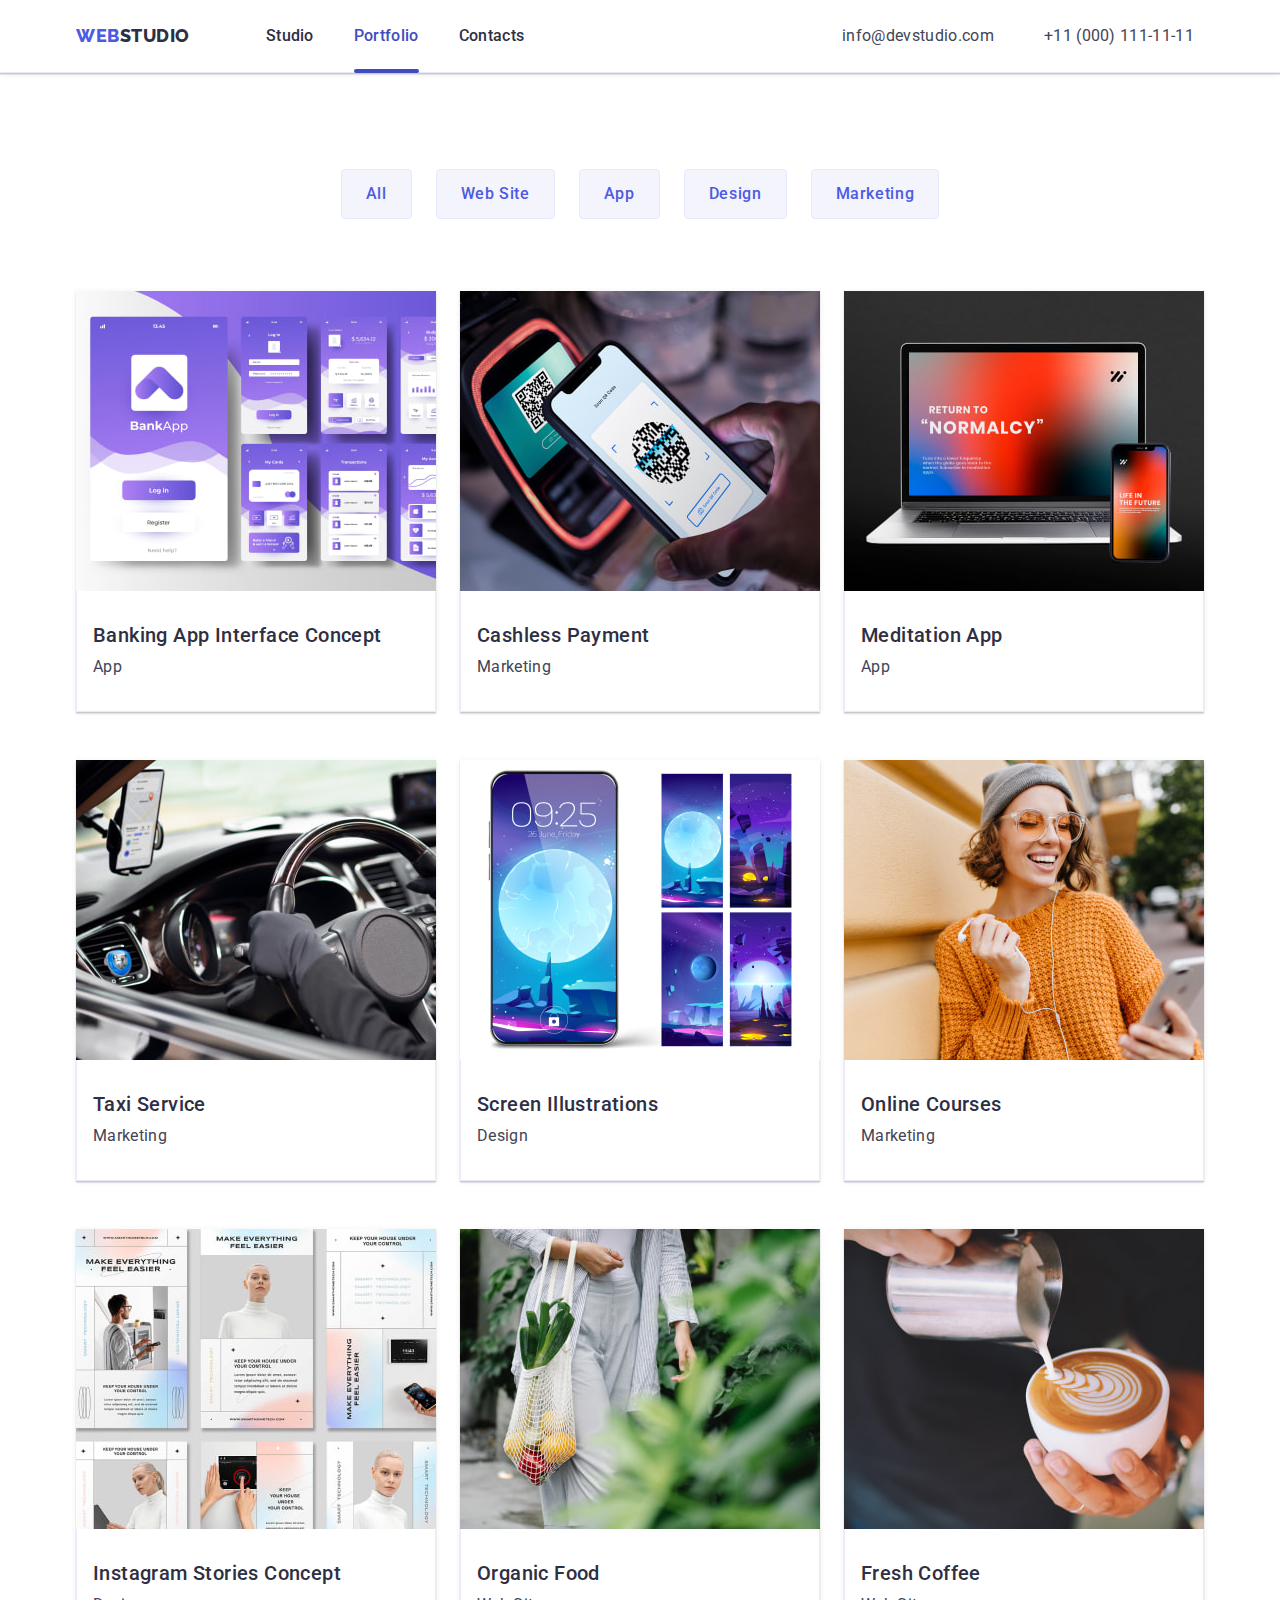
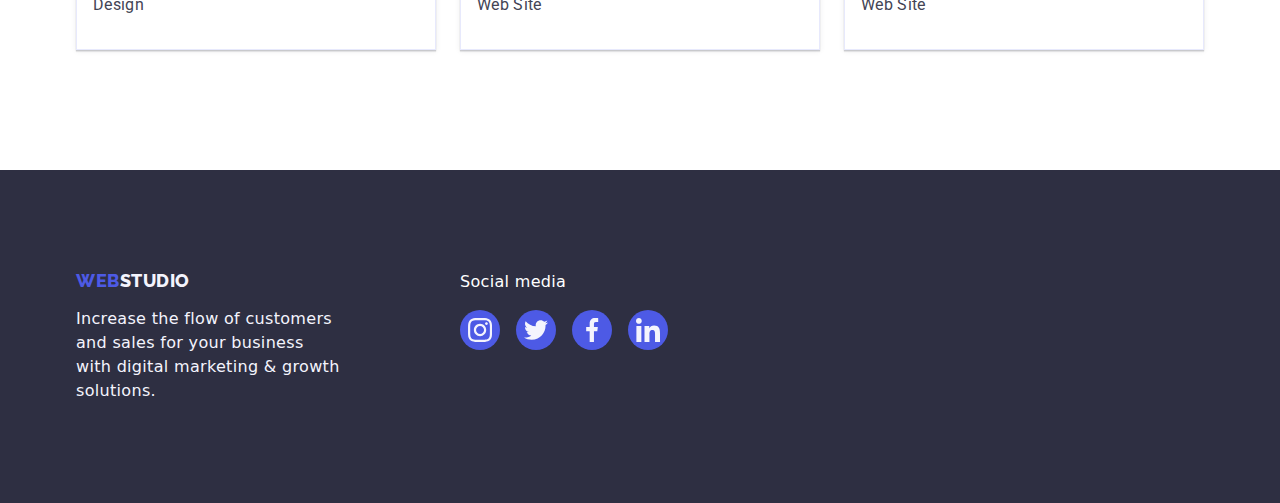
==== portfolio.html @ c79df3f8 "Initial commit" ====
<!DOCTYPE html>
<html lang="en">

<head>
    <meta charset="UTF-8">
    <meta name="viewport" content="width=device-width, initial-scale=1.0">
    <meta name="description" content="Effective Solutions for Your Business" />
    <title>WebStudio</title>
    <link rel="preconnect" href="https://fonts.googleapis.com">
    <link rel="preconnect" href="https://fonts.gstatic.com" crossorigin>
    <link
        href="https://fonts.googleapis.com/css2?family=Raleway:wght@800&family=Roboto:wght@400;500;700;900&display=swap"
        rel="stylesheet">
    <link href="https://cdn.jsdelivr.net/npm/modern-normalize@2.0.0/modern-normalize.min.css" rel="stylesheet">
    <link rel="stylesheet" href="./css/styles.css" />
</head>

<body class="body">
    <!--Header section-->
<header class="header" id="header">
    <div class="container header-conteiner">
        <nav class="header-nav">
            <a class="header-logo link" href="./index.html">Web<span class="studio">Studio</span>
            </a>
            <ul class="header-list">
                <li class="hd-link">
                    <a class="header-link nav-link link" href="./index.html">Studio</a>
                </li>
                <li class="hd-link">
                    <a class="header-link nav-link active-link link" href="./portfolio.html">Portfolio</a>
                </li>
                <li class="hd-link">
                    <a class="header-link nav-link link" href="">Contacts</a>
                </li>
            </ul>
        </nav>
        <address class="address">
            <ul class="header-networks">
                <li class="header-networks-item">
                    <a class="header-networks-link" href="info@devstudio.com">info@devstudio.com</a>
                </li>
                <li class="header-networks-item">
                    <a class="header-networks-link" href="tel:+110001111111">+11 (000) 111-11-11</a>
                </li>
            </ul>
        </address>
    </div>
</header>

    <main class="main-portfolio">
        
            <section class="section-main">
                <div class="container">
                <h1 class="visually-hidden">Services</h1>
                <ul class="services-list">
                    <li class="li-btn"><button class="portfolio-btn" type="button">All</button></li>
                    <li class="li-btn"><button class="portfolio-btn" type="button">Web Site</button></li>
                    <li class="li-btn"><button class="portfolio-btn" type="button">App</button></li>
                    <li class="li-btn"><button class="portfolio-btn" type="button">Design</button></li>
                    <li class="li-btn-2"><button class="portfolio-btn" type="button">Marketing</button></li>
                </ul>
    
                <ul class="services-list-ul list">
                    <li class="services-item link">
                        <a href="#" class="link-pt">
                            <div class="portfolio-wrapper">
                            <img src="./images/portfolio/bankingapp.jpg" alt="Banking App Interface Concept" width="360">
                            
                                <p class="overlay-decription overlay">
                                    14 Stylish and User-Friendly App Design Concepts · Task Manager App · Calorie Tracker App · Exotic Fruit Ecommerce App ·
                                    Cloud Storage App
                                </p>
                            
                            </div>
                            <div class="services-item-container"
                                style="padding: 32px 16px; border: 1px solid #e7e9fc; border-top: none;">
                                <h2 class="services-item-title" style="margin-bottom:8px"> Banking App Interface Concept</h2>
                                <p class="services-text">App</p>
                            </div>
                        </a>
                    </li>
                    <li class="services-item link">
                        <a href="#" class="link-pt">
                            <div class="portfolio-wrapper">
                            <img src="./images/portfolio/payment.jpg" alt="Cashless Payment" width="360">
                            
                                <p class="overlay-decription overlay">
                                    14 Stylish and User-Friendly App Design Concepts · Task Manager App · Calorie Tracker App · Exotic Fruit Ecommerce App ·
                                    Cloud Storage App
                                </p>
                            
                            </div>
                            <div class="services-item-container"
                                style="padding: 32px 16px; border: 1px solid #e7e9fc; border-top: none;">
                                <h2 class="services-item-title" style="margin-bottom: 8px;">Cashless Payment</h2>
                                <p class="services-text">Marketing</p>
                            </div>
                        </a>
                    </li>
                    <li class="services-item link">
                        <a href="#" class="link-pt">
                            <div class="portfolio-wrapper">
                            <img src="./images/portfolio/meditation.jpg" alt="Meditation App" width="360">
                            
                                <p class="overlay-decription overlay">
                                    14 Stylish and User-Friendly App Design Concepts · Task Manager App · Calorie Tracker App · Exotic Fruit Ecommerce App ·
                                    Cloud Storage App
                                </p>
                            
                            </div>
                            <div class="services-item-container"
                                style="padding: 32px 16px; border: 1px solid #e7e9fc; border-top: none;">
                                <h2 class="services-item-title" style="margin-bottom: 8px;">Meditation App</h2>
                                <p class="services-text">App</p>
                            </div>
                        </a>
                    </li>
                    <li class="services-item link">
                        <a href="#" class="link-pt">
                            <div class="portfolio-wrapper">
                            <img src="./images/portfolio/taxiservice.jpg" alt="Taxi Service" width="360">
                           
                                <p class="overlay-decription overlay">
                                    14 Stylish and User-Friendly App Design Concepts · Task Manager App · Calorie Tracker App · Exotic Fruit Ecommerce App ·
                                    Cloud Storage App
                                </p>
                            
                            </div>
                            <div class="services-item-container"
                                style="padding: 32px 16px; border: 1px solid #e7e9fc; border-top: none;">
                                <h2 class="services-item-title" style="margin-bottom: 8px;">Taxi Service</h2>
                                <p class="services-text">Marketing</p>
                            </div>
                        </a>
                    </li>
                    <li class="services-item link">
                        <a href="#" class="link-pt">
                            <div class="portfolio-wrapper">
                            <img src="./images/portfolio/screenillustrations.jpg" alt="Screen Illustrations" width="360">
                            
                                <p class="overlay-decription overlay">
                                    14 Stylish and User-Friendly App Design Concepts · Task Manager App · Calorie Tracker App · Exotic Fruit Ecommerce App ·
                                    Cloud Storage App
                                </p>
                            
                            </div>
                            <div class="services-item-container"
                                style="padding: 32px 16px; border: 1px solid #e7e9fc; border-top: none;">
                                <h2 class="services-item-title" style="margin-bottom: 8px;">Screen Illustrations</h2>
                                <p class="services-text">Design</p>
                            </div>
                        </a>
                    </li>
                    <li class="services-item link">
                        <a href="#" class="link-pt">
                            <div class="portfolio-wrapper">
                            <img src="./images/portfolio/onlinecourses.jpg" alt="Online Courses" width="360">
                           
                                <p class="overlay-decription overlay">
                                14 Stylish and User-Friendly App Design Concepts · Task Manager App · Calorie Tracker App · Exotic Fruit Ecommerce App ·
                                Cloud Storage App
                                </p>
                            
                            </div>
                            <div class="services-item-container"
                                style="padding: 32px 16px; border: 1px solid #e7e9fc; border-top: none;">
                                <h2 class="services-item-title" style="margin-bottom: 8px;">Online Courses</h2>
                                <p class="services-text">Marketing</p>
                            </div>
                        </a>
                    </li>
                    <li class="services-item link">
                        <a href="#" class="link-pt">
                            <div class="portfolio-wrapper">
                            <img src="./images/portfolio/instagramstories.jpg" alt="Instagram Stories Concept" width="360">
                            
                                <p class="overlay-decription overlay">
                                    14 Stylish and User-Friendly App Design Concepts · Task Manager App · Calorie Tracker App · Exotic Fruit Ecommerce App ·
                                    Cloud Storage App
                                </p>
                            
                            </div>
                            <div class="services-item-container"
                                style="padding: 32px 16px; border: 1px solid #e7e9fc; border-top: none;">
                                <h2 class="services-item-title" style="margin-bottom: 8px;">Instagram Stories Concept</h2>
                                <p class="services-text">Design</p>
                            </div>
                        </a>
                    </li>
                    <li class="services-item link">
                        <a href="#" class="link-pt">
                            <div class="portfolio-wrapper">
                            <img src="./images/portfolio/organicfood.jpg" alt="Organic Food" width="360">
                                <p class="overlay-decription overlay">
                                    14 Stylish and User-Friendly App Design Concepts · Task Manager App · Calorie Tracker App · Exotic Fruit Ecommerce App ·
                                    Cloud Storage App
                                </p> 
                            </div>
                
                            <div class="services-item-container"
                                style="padding: 32px 16px; border: 1px solid #e7e9fc; border-top: none;">
                                <h2 class="services-item-title" style="margin-bottom: 8px;">Organic Food</h2>
                                <p class="services-text">Web Site</p>
                            </div>
                        </a>
                    </li>
                    <li class="services-item link">
                        <a href="#" class="link-pt">
                            <div class="portfolio-wrapper">
                            <img src="./images/portfolio/freshcoffe.jpg" alt="Fresh Coffee" width="360">
                            
                                <p class="overlay-decription overlay">
                                    14 Stylish and User-Friendly App Design Concepts · Task Manager App · Calorie Tracker App · Exotic Fruit Ecommerce App ·
                                    Cloud Storage App
                                </p>
                            </div>
                            
                            <div class="services-item-container"
                                style="padding: 32px 16px; border: 1px solid #e7e9fc; border-top: none;">
                                <h2 class="services-item-title" style="margin-bottom: 8px;">Fresh Coffee</h2>
                                <p class="services-text">Web Site</p>
                            </div>
                        </a>
                    </li>
                </ul>
                </div>
            </section>
    </main>
    <!--Footer section-->
        <footer class="footer">
            <div class="footer-container container">
                <div class="footer-info">
                    <a href="./index.html" class="footer-logo link">Web<span class="footer-span">Studio</span></a>
                    <p class="footer-text">
                        Increase the flow of customers and sales for your business with
                        digital marketing &amp; growth solutions.
                    </p>
                </div>
                <div class="footer-social">
                    <p class="footer-social-title">Social media</p>
                    <ul class="footer-social-list list">
                        <li class="footer-social-item">
                            <a href="" class="footer-social-link link"><svg class="footer-social-logo" width="24" height="24">
                                    <use href="./images/icons.svg#icon-instagram"></use>
                                </svg></a>
                        </li>
                        <li class="footer-social-item">
                            <a href="" class="footer-social-link link"><svg class="footer-social-logo" width="24" height="24">
                                    <use href="./images/icons.svg#icon-twitter"></use>
                                </svg></a>
                        </li>
                        <li class="footer-social-item">
                            <a href="" class="footer-social-link link"><svg class="footer-social-logo" width="24" height="24">
                                    <use href="./images/icons.svg#icon-facebook"></use>
                                </svg></a>
                        </li>
                        <li class="footer-social-item">
                            <a href="" class="footer-social-link link"><svg class="footer-social-logo" width="24" height="24">
                                    <use href="./images/icons.svg#icon-linkedin"></use>
                                </svg></a>
                        </li>
                    </ul>
                </div>
            </div>
        </footer>
</body>

</html>
---- css/styles.css ----
:root {
    --main-color: #FFFFFF;
}
/**
  |============================
  | Common styles
  |============================
*/
.page {
    font-family: "Roboto", sans-serif;
    color: #434455;
    background-color: var(--main-color);
    letter-spacing: 0.02em;
    
}
/* Reset */

h1,
h2,
h3,
h4,
h5,
h6,
p {
    margin: 0;
}

img {
    display: block;
}

ul,
ol {
    list-style: none;
    margin: 0;
    padding: 0;
}

a {
    text-decoration: none;
}

/* Base styles */
.container {
    width: 1158px;
    top: 72px;
}


/**
  |============================
  | Header styles
  |============================
*/
.hd-link{
    color: #404bbf;
    transition:color 250ms cubic-bezier(0.4, 0, 0.2, 1);
}
.header {
        
        border-bottom: 1px solid #e7e9fc;
        background-color: white;
        box-shadow:0px 2px 1px rgba(46, 47, 66, 0.08),
            0px 1px 1px rgba(46, 47, 66, 0.16),
            0px 1px 6px rgba(46, 47, 66, 0.08);
    }

.container {
    
    align-items: center;
    width: 1158px;
    margin: 0 auto;
    padding: 0 15px;
}
.header-conteiner{
    display: flex;
}
.header-nav {

        display: flex;
            align-items: center;

}

.header-logo {
    color: #4D5AE5;
    font-family: "Raleway", sans-serif;
    font-size: 18px;
    font-weight: 800;
    line-height: 1.17em;
    letter-spacing: 0.03em;
    text-transform: uppercase;
    text-decoration: none;
    padding: 24px 0;
    margin-right: 76px;

    
}

.studio {
color: #2E2F42;
    font-family: "Raleway", sans-serif;
    font-size: 18px;
    font-weight: 800;
    line-height: 1.17em;
    letter-spacing: 0.03em;
    text-transform: uppercase;
padding: 24px 0;

}



.header-list {
    display: flex;
    gap: 40px;
}

.address {
    font-style: normal;
    
    margin-left: auto;
}


.header-link {
    color: var(--navyblue, #2E2F42);
    padding: 24px 0;
    font-family: Roboto;
        font-size: 16px;
        font-style: normal;
        font-weight: 500;
        line-height: 24px;
        letter-spacing: 0.32px;
        display: block;
            padding-top: 24px;
            padding-bottom: 24px;
        
            color: #404bbf;
            transition:color 250ms cubic-bezier(0.4, 0, 0.2, 1);

}

.header-link:active,
.header-link:hover,
.header-link:focus {
    color: #404BBF;
}
.active-link {
    color: #404BBF;
}
.active-link::after {
    content: '';
        position: absolute;
        left: 0;
        bottom: -1px;
        display: block;
        width: 100%;
        height: 4px;
        border-radius: 2px;
        background-color: #404BBF;
}
.nav-link {
    position: relative;
}
.header-networks {
    display: flex;
    gap: 40px;
}



.link {
    text-decoration: none;
}

.list {
    list-style: none;
}

.nav-link {
    font-weight: 500;
    font-size: 16px;
    line-height: 1.5;
    letter-spacing: 0.02em;
    text-decoration: none;
    color: #2e2f42;
}


.active-link {
    color: #404BBF;
}

.active-link::after {
    content: '';
    position: absolute;
    left: 0;
    bottom: -1px;
    display: block;
    width: 100%;
    height: 4px;
    border-radius: 2px;
    background-color: #404BBF;
}

.header-networks-item {
    color: #434455;
        font-family: Roboto, sans-serif;
        font-size: 16px;
        font-weight: 400;
        line-height: 24px;
        letter-spacing: 0.02em;
        text-align: left;
        text-decoration: none;
        margin-right: 10px;
        transition:color 250ms cubic-bezier(0.4, 0, 0.2, 1);
}

.header-networks-link {
    color: #434455;
       
        font-size: 16px;
        
        line-height: 24px;
        letter-spacing: 0.02em;
        
    
        flex-direction: row;
        padding: 24px 0;
        transition:color 250ms cubic-bezier(0.4, 0, 0.2, 1);
}
                        
.header-networks-link:hover {
    color: #404BBF;
}
.header-networks-link:focus {
    color: #4D5AE5;
}

/**
  |============================
  | Hero styles
  |============================
*/
.hero {
    max-width: 1440px;
    background-image: linear-gradient(rgba(46, 47, 66, 0.7),
                rgba(46, 47, 66, 0.7)), url(../images/hero/people-office.jpg);
                background-repeat: no-repeat;
    background-size: cover;
    background-position: center;
    margin: 0 auto;
    background-color: #2e2f42;
    padding: 188px 0;

    
    
}

.container {
    max-width: 1200px;
    margin: 0 auto;
    padding: 0 15px;
}

.hero-controls {
    text-align: center;
}

.btn {
    font-family: Roboto, sans-serif;
    display: block;
    min-width: 169px;
    height: 56px;
    border: none;
    background-color: #4d5ae5;
    border-radius: 4px;
    cursor: pointer;
    color: #ffffff;
    margin: 0 auto;
    font-style: normal;
        font-weight: 500;
        line-height: 24px;
        letter-spacing: 0.32px;
        transition:background-color 250ms cubic-bezier(0.4, 0, 0.2, 1);
}

.btn.accent-btn {
    background-color: #4d5ae5;
}

.btn:hover,
.btn:focus {
    opacity: 0.8;
}

.hero-title {
    color: #ffffff;
    font-family: Roboto;
    font-size: 56px;
    font-weight: 700;
    line-height: 60px;
    
    text-align: center;
    max-width: 496px;
    margin-bottom: 48px;
    margin-left: auto;
    margin-right: auto;
    text-align: center;
        letter-spacing: 1.12px;
}

/**
  |============================
  | Advantages styles
  |============================
*/

.advantages {
    padding: 120px 0;
}
.advantages-icon-box {
    display: flex;
    align-items: center;
    justify-content: center;
    gap: 24px;

    height: 112px;
    background-color: #F4F4FD;
    border-radius: 4px;
    margin-bottom: 8px;
}

.advantages-list {
    display: flex;
        gap: 24px;
}

.advantages-item {
    width: calc((100% - 72px) / 4);
}

.advantages-item-title {
    color: #2E2F42;
        font-family: Roboto;
        font-size: 20px;
        font-weight: 500;
        line-height: 24px;
        letter-spacing: 0.02em;
        margin-bottom: 8px;
}

.advantages-text {
    color: #434455;
        font-family: Roboto;
        font-size: 16px;
        font-weight: 400;
        line-height: 24px;
        letter-spacing: 0.02em;
        text-align: left;
}

/**
  |============================
  | Doing styles
  |============================
*/

.doing {
    padding-bottom: 120px;
}

.doing-title {
    color: #2E2F42;
        font-family: Roboto;
        font-size: 36px;
        font-weight: 700;
        line-height: 1.11;
        letter-spacing: 0.02em;
        text-align: center;
        text-transform: capitalize;
        
}

.title {margin-bottom: 72px;}

.doing-list {
    display: flex;
        gap: 24px;
}

.doing-item {
    width: calc((100% - 48px) / 3);
}

.doing-img {}
/**
  |============================
  | Team styles
  |============================
*/


.section-team {
    background-color: #F4F4FD;
    padding: 120px 0;
}

.team-title {
    font-size: 36px;
        line-height: 1.11;
        text-align: center;
        letter-spacing: 0.02em;
        text-transform: capitalize;
        color: #2e2f42;
        margin-bottom: 72px;
}

.team-list {
    display: flex;
        gap: 24px;

}

.team-item {
    background-color: #FFFFFF;
        list-style: none;
        width: calc((100% - 72px) / 4);
        border-radius: 0px 0px 4px 4px;
        box-shadow:0px 1px 6px rgba(46, 47, 66, 0.08),
            0px 1px 1px rgba(46, 47, 66, 0.16),
            0px 2px 1px rgba(46, 47, 66, 0.08);
}

.team-member-text {
    text-align: center;
    margin-top: 0;
    padding: 32px 0;
}

.team-member-img {
    
}

.team-member-name {
    font-weight: 500;
    font-size: 20px;
    line-height: 1.2;
    letter-spacing: 0.02em;
    color: #2e2f42;
        text-align: center;
            margin-bottom: 8px;
}

.team-text {
    
    font-size: 16px;
        line-height: 1.5;
        letter-spacing: 0.02em;
        color: #434455;
        text-align: center;
}
.team-item-icon{
    fill: #F4F4FD;
}

.social-networks-item{
    width: 40px;
        height: 40px;
        gap: 24px;
}
.social-networks-list {
    display: flex;
        justify-content: center;
        gap: 24px;
        transition: background-color 250ms cubic-bezier(0.4, 0, 0.2, 1);
   
        width: 100%;
        height: 100%;
    
    
}
.social-networks-link{
    transition: background-color 250ms cubic-bezier(0.4, 0, 0.2, 1);
        width: 100%;
        height: 100%;
        background-color: #4D5AE5;
        border-radius: 50%;
        display: flex;
        align-items: center;
        justify-content: center;
}
.social-networks-link:active,
.social-networks-link:hover,
.social-networks-link:focus {
    background-color: #404BBF;
}


/* Footer */



.footer {
    background-color: #2E2F42;
    padding: 100px 0;
}

.footer-container {
    display: flex;
    align-items: baseline;
}

.footer-info {
    margin-right: 120px;
}

.footer-social-title {
    font-weight: 500;
    font-size: 16px;
    letter-spacing: 0.02em;
    line-height: 1.5;
    color: #ffffff;
    margin-bottom: 16px;
}

.footer-social-list {
    display: flex;
    gap: 16px;
}

.footer-social-logo {
    fill: #f4f4fd;
}

.footer-social-item {
    width: 40px;
    height: 40px;
}

.footer-social-link {
    display: flex;
    justify-content: center;
    align-items: center;
    width: 100%;
    height: 100%;
    border-radius: 50%;
    background-color: #4d5ae5;
    transition: background-color 250ms cubic-bezier(0.4, 0, 0.2, 1);
}

.footer-social-link:hover,
.footer-social-link:focus {
    background-color: #31d0aa;
}

.footer-logo {
    margin-bottom: 16px;
    font-family: "Raleway", sans-serif;
    font-weight: 800;
    font-size: 18px;
    line-height: 1.17;
    letter-spacing: 0.03em;
    text-transform: uppercase;
    color: #4D5AE5;
    display: inline-block;
}

.footer-span {
    color: #F4F4FD;
}

.footer-text {
    line-height: 1.5;
    color: #F4F4FD;
    letter-spacing: 0.02em;
    max-width: 264px;
}
/**
  |============================
  |Portfolio styles
  |============================
*/
.link-pt:hover .overlay-decription,
.link-pt:focus .overlay-decription{
    display: block;
    transform: translateY(0%);
}
.link-pt {
    display: block;
    transform: border-color 250ms cubic-bezier(0.4, 0, 0.2, 1),
        color 250ms cubic-bezier(0.4, 0, 0.2, 1);
        box-shadow: 0px 1px 6px rgba(46, 47, 66, 0.08),
            0px 1px 1px rgba(46, 47, 66, 0.16),
            0px 2px 1px rgba(46, 47, 66, 0.08);
            transition: box-shadow 250ms cubic-bezier(0.4, 0, 0.2, 1);
}



.main-portfolio {
    
}

.container {
   
}

.section-main {
    padding: 96px 0 120px 0;
}

.visually-hidden {
    position: absolute;
    width: 1px;
    height: 1px;
    margin: -1px;
    border: 0;
    padding: 0;
    white-space: nowrap;
    clip-path: inset(100%);
    clip: rect(0 0 0 0);
    overflow: hidden;
}

.services-list {
display: flex;
    justify-content: center;
    gap: 24px;
    margin-bottom: 72px;
    
}

.li-btn .portfolio-btn:hover,
.li-btn .portfolio-btn:focus {
    box-shadow: 0px 3px 1px rgba(0, 0, 0, 0.1), 0px 2px 1px rgba(0, 0, 0, 0.08), 0px 2px 2px rgba(0, 0, 0, 0.12);
    transition: color 250ms cubic-bezier(0.4, 0, 0.2, 1), background-color 250ms cubic-bezier(0.4, 0, 0.2, 1), border-color 250ms cubic-bezier(0.4, 0, 0.2, 1), box-shadow 250ms cubic-bezier(0.4, 0, 0.2, 1);
}


.services-item {
    
    width: calc((100% - 48px) / 3);
    transition: box-shadow 250ms cubic-bezier(0.4, 0, 0.2, 1);
}




.services-item-container {
    padding: 32px 16px;
    border: 1px solid #e7e9fc;
    border-top: none;
    
    
}
.services-item .link:hover,
.services-item .link:focus {
    transform: translateY(0%);
    display: block;
    box-shadow: 0px 1px 6px rgba(46, 47, 66, 0.08), 0px 1px 1px rgba(46, 47, 66, 0.16), 0px 2px 1px rgba(46, 47, 66, 0.08);
}
.services-item-title {
    color:#2E2F42;
    margin-bottom: 8px;
    font-family: Roboto;
        font-size: 20px;
        font-style: normal;
        font-weight: 500;
        line-height: 24px;
        letter-spacing: 0.4px;
}
.services-text{
    color: var(--slate, #434455);
    font-family: Roboto;
        font-size: 16px;
        font-style: normal;
        font-weight: 400;
        line-height: 24px;
        letter-spacing: 0.32px;
}
.portfolio-btn {
    padding: 12px 24px;
        border: 1px solid #e7e9fc;
        border-radius: 4px;
        font-family: "Roboto", sans-serif;
        font-weight: 500;
        font-size: 16px;
        line-height: 1.5;
        letter-spacing: 0.04em;
        color: #4D5AE5;
        background-color: #F4F4FD;
        transition: color 250ms cubic-bezier(0.4, 0, 0.2, 1),
            background-color 250ms cubic-bezier(0.4, 0, 0.2, 1),
            border-color 250ms cubic-bezier(0.4, 0, 0.2, 1),
            box-shadow 250ms cubic-bezier(0.4, 0, 0.2, 1);
     
}
.portfolio-btn:focus{
    border: 1px solid transparent;
}
.portfolio-btn:hover{
    background: #404BBF;
        color: #FFF;
        text-align: center;
        border: 1px solid transparent;
}
.portfolio-btn:focus {
    background: #404BBF;
        color: #FFF;
        text-align: center;
}
.portfolio-wrapper {
    position: relative;
    overflow: hidden;
}

.services-list-ul {
    display: flex;
    flex-wrap: wrap;
    column-gap: 24px;
    row-gap: 48px;
    
    
}
.overlay {


    padding: 40px 32px;
        transition: transform 250ms cubic-bezier(0.4, 0, 0.2, 1);
        transform: translateY(100%);
        width: 100%;
        height: 100%;
        background-color: #4d5ae5;
        letter-spacing: 0.02em;
        line-height: 1.5;
        font-size: 16px;
        top: 0;
        position: absolute;
}

.services-item:hover .overlay {
    transform: translateY(0);
    transition-timing-function:cubic-bezier(0.4, 0, 0.2, 1);
    transition-duration: 250ms;
}

.overlay-decription {
    color:#F4F4FD ;
  
    
}
/**
  |============================
  |Customers
  |============================
*/


.clients-section{
padding-top: 120px;
    padding-bottom: 120px;
}
.clients-list {
    display: flex;
    justify-content: center;
    gap: 24px;
}
.clients-text{
    display: flex;
    justify-content: center;
    font-size: 36px;
    line-height: 1.11;
    color: #2e2f42;
    margin-bottom: 72px;

}
.clients-item {
    width: calc((100% - 120px) / 6);
    height:88px;

}

.clients-link {
    display: flex;
    justify-content: center;
    align-items: center;
    color: #8e8f99;
    width: 168px;
    height: 88px;
width: 100%;
height: 100%;
    border: 1px solid #8e8f99;
        border-radius: 4px;
        flex-shrink: 0;
        transition:border-color 250ms cubic-bezier(0.4, 0, 0.2, 1),
            color 250ms cubic-bezier(0.4, 0, 0.2, 1);
        
}
.clients-icon {
    fill: currentColor;
}
.clients-link:hover{
    color: #404bbf;
    border-color: #404bbf;
}
.clients-link:focus{
    border-color: #404bbf;
    color: #404bbf;
    
}
.clients-link:hover .clients-icon {
    color: #404bbf;;
}

/**
  |============================
  | Modal window
  |============================
*/
.backdrop {
    position: fixed;
    top: 0;
    left: 0;
    width: 100%;
    height: 100%;
    background-color: rgba(46, 47, 66, 0.4);
    transition: opacity 250ms cubic-bezier(0.4, 0, 0.2, 1),
        visibility 250ms cubic-bezier(0.4, 0, 0.2, 1);
}


.is-hidden {
opacity: 0;
    visibility: hidden;
    pointer-events: none;
}

.modal {
    position: absolute;
        top: 50%;
        left: 50%;
        transform: translate(-50%, -50%) scale(1);
        width: 408px;
        min-height: 584px;
        background: #fcfcfc;
        box-shadow: 0px 1px 1px rgba(0, 0, 0, 0.14), 0px 1px 3px rgba(0, 0, 0, 0.12),
            0px 2px 1px rgba(0, 0, 0, 0.2);
        border-radius: 4px;
        transition: transform 250ms cubic-bezier(0.4, 0, 0.2, 1);
        
        
}

.backdrop.is-hidden .modal {
    opacity: 0;
    transform: translateX(-50%) translateY(-70%);
}

.modal-btn {
    position: absolute;
        top: 24px;
        right: 24px;
        width: 24px;
        height: 24px;
        background: #E7E9FC;
        border: 1px solid rgba(0, 0, 0, 0.1);
        border-radius: 50%;
        display: flex;
        
        align-items: center;
        justify-content: center;
        margin-left: auto;
        cursor: pointer;
        padding: 0;
        transition: background-color 250ms cubic-bezier(0.4, 0, 0.2, 1), border 250ms cubic-bezier(0.4, 0, 0.2, 1);
        
}

.modal-btn:hover,
.modal-btn:focus {
    background-color: #404BBF;
    border: none;
    fill: #ffffff;
}
.modal-icon{
    transition: fill 250ms cubic-bezier(0.4, 0, 0.2, 1);
}
.modal-icon:hover,
.modal-icon:focus {
    fill: #ffffff;
}
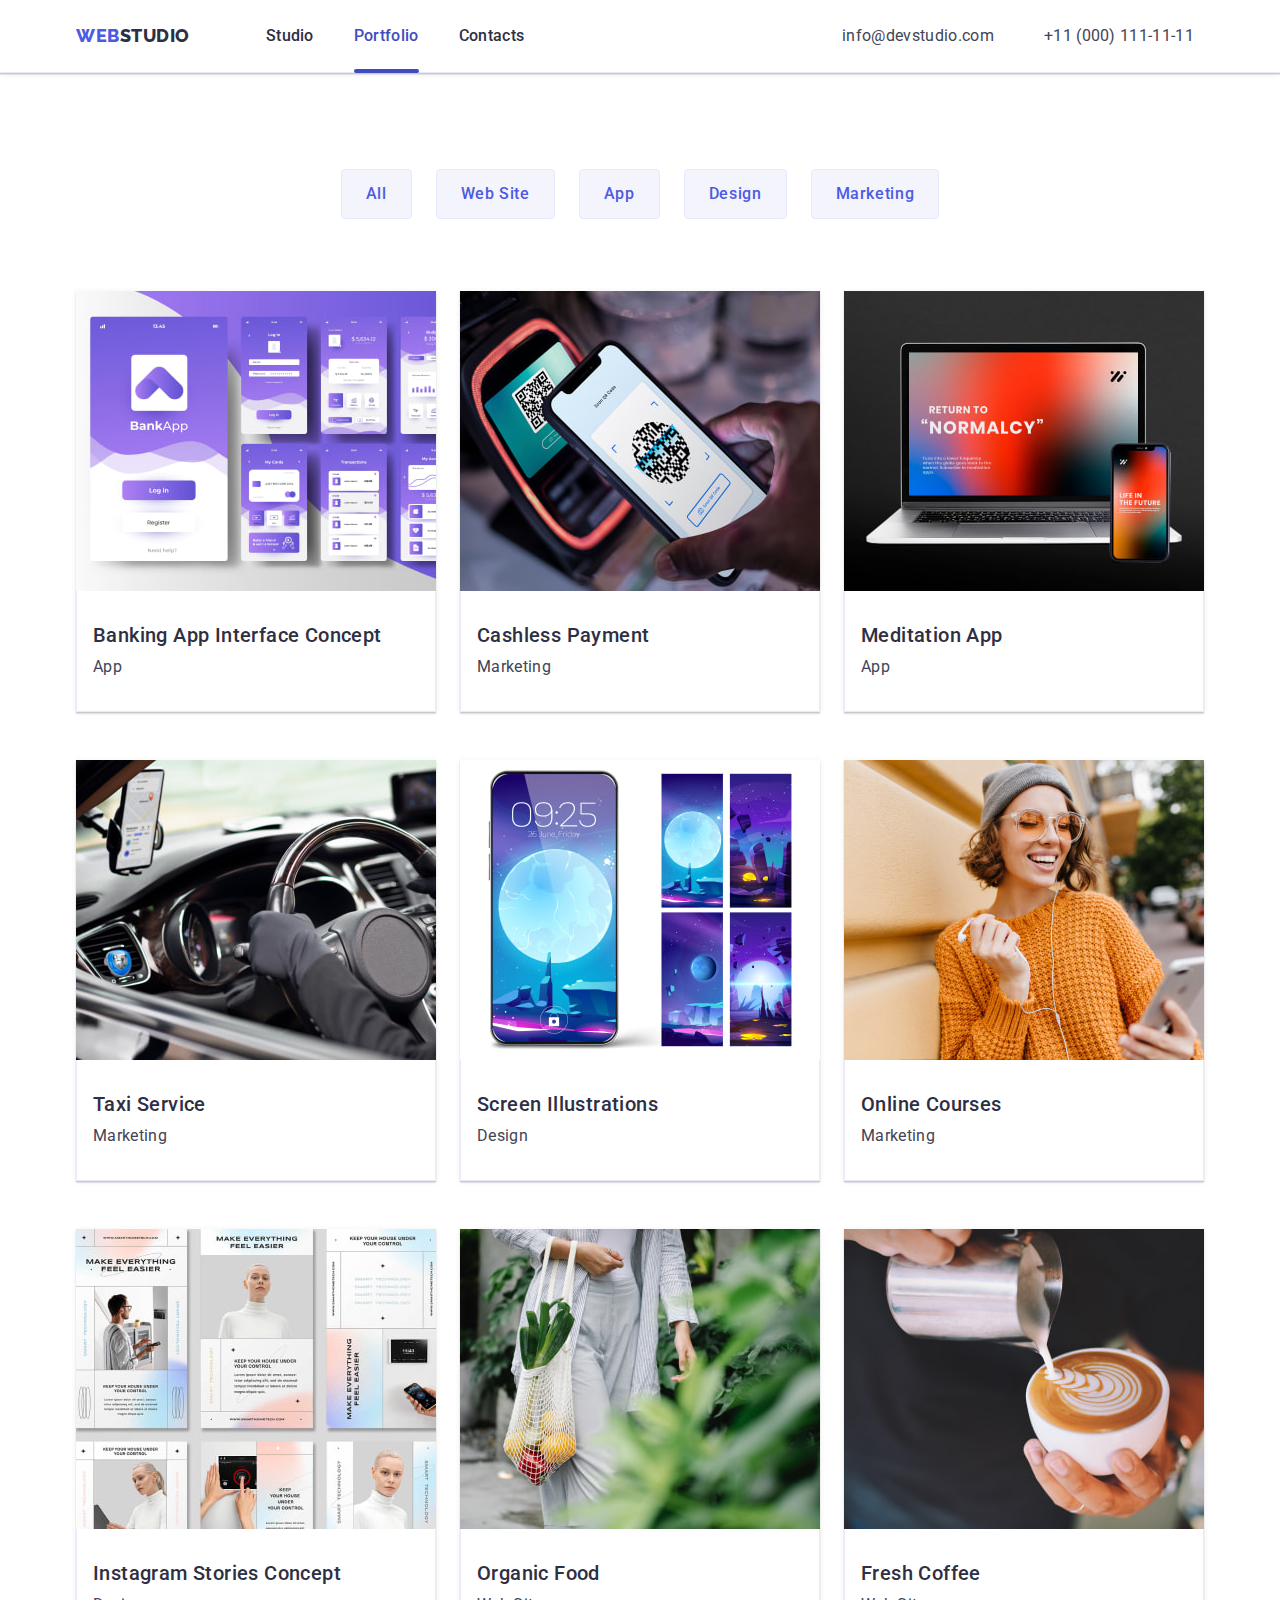
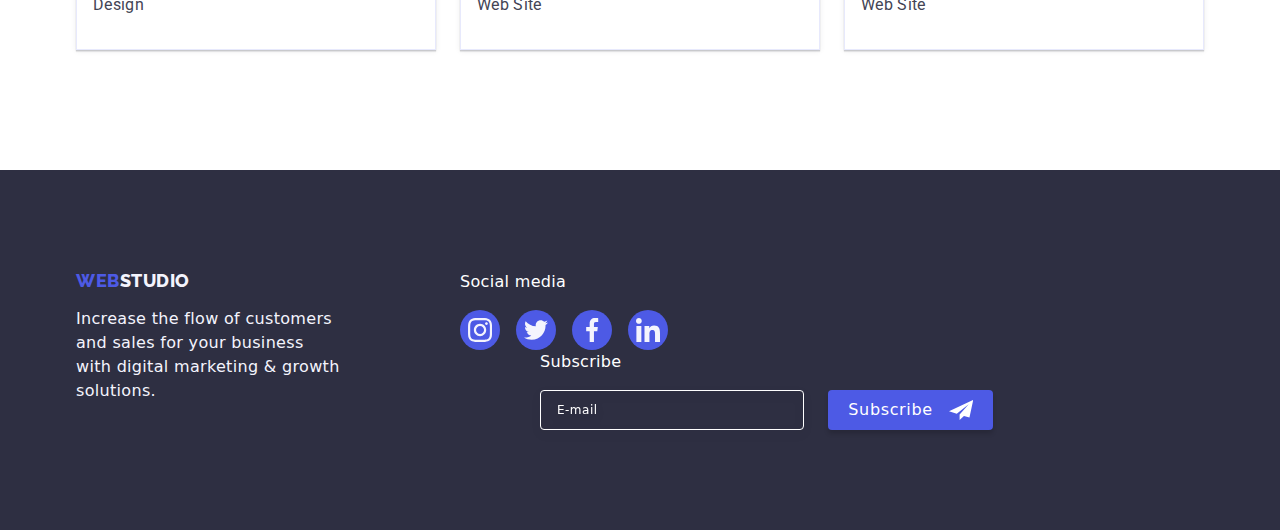
==== commit b1f0a59e: "/" ====
--- a/portfolio.html
+++ b/portfolio.html
@@ -260,6 +260,21 @@
                                 </svg></a>
                         </li>
                     </ul>
+
+                  
+                    <div class="ftr-form-sect">
+                        <p class="ftr-form-title">Subscribe</p>
+                        <form class="ftr-form">
+                            <label class="ftr-label">
+                                <input class="ftr-input" type="email" name="user-email" placeholder="E-mail" />
+                            </label>
+                            <button class="ftr-form-btn" type="submit">Subscribe
+                                <svg class="ftr-modal-icon" width="24" height="24">
+                                    <use href="./images/icons.svg#icon-icon-send"></use>
+                                </svg>
+                            </button>
+                        </form>
+                    </div>
                 </div>
             </div>
         </footer>
--- a/css/styles.css
+++ b/css/styles.css
@@ -578,6 +578,85 @@
     letter-spacing: 0.02em;
     max-width: 264px;
 }
+
+
+.ftr-form-sect {
+    display: flex;
+    flex-direction: column;
+    justify-content: start;
+    align-items: start;
+    margin-left: 80px;
+    width: 453px;
+}
+
+.ftr-form-title {
+    font-weight: 500;
+    font-size: 16px;
+    line-height: 1.5;
+    letter-spacing: 0.02em;
+    color: #FFFFFF;
+    margin-bottom: 16px;
+}
+
+.ftr-form {
+    display: flex;
+    justify-content: start;
+    align-items: start;
+    gap: 24px;
+}
+
+.ftr-label {
+    display: flex;
+    justify-content: center;
+    align-items: center;
+}
+
+.ftr-input {
+    padding: 8px 16px;
+    width: 264px;
+    height: 40px;
+    font-size: 12px;
+    line-height: 1.5;
+    letter-spacing: 0.04em;
+    border: 1px solid #FFFFFF;
+    border-radius: 4px;
+    background-color: transparent;
+    color: #FFFFFF;
+    filter: drop-shadow(0px 4px 4px rgba(0, 0, 0, 0.15));
+}
+
+.ftr-input::placeholder {
+    color: #FFFFFF;
+}
+
+.ftr-form-btn {
+    display: flex;
+    justify-content: center;
+    align-items: center;
+
+    min-width: 165px;
+    height: 40px;
+    border: none;
+    background-color: #4D5AE5;
+    font-weight: 500;
+    font-size: 16px;
+    line-height: 1.5;
+    letter-spacing: 0.04em;
+    color: #FFFFFF;
+    border-radius: 4px;
+    box-shadow: 0px 4px 4px rgba(0, 0, 0, 0.15);
+    cursor: pointer;
+    transition: background-color 250ms cubic-bezier(0.4, 0, 0.2, 1);
+}
+
+.ftr-form-btn:hover,
+.ftr-form-btn:focus {
+    background-color: #404BBF;
+}
+
+.ftr-modal-icon {
+    margin-left: 16px;
+}
 /**
   |============================
   |Portfolio styles
@@ -829,6 +908,7 @@
     background-color: rgba(46, 47, 66, 0.4);
     transition: opacity 250ms cubic-bezier(0.4, 0, 0.2, 1),
         visibility 250ms cubic-bezier(0.4, 0, 0.2, 1);
+    padding: 72px 24px 24px 24px;
 }
 
 
@@ -836,6 +916,8 @@
 opacity: 0;
     visibility: hidden;
     pointer-events: none;
+    
+    
 }
 
 .modal {
@@ -893,3 +975,192 @@
     fill: #ffffff;
 }
 
+
+.form-title {
+    display: flex;
+    justify-content: center;
+    align-items: center;
+    text-align: center;
+    font-weight: 500;
+    font-size: 16px;
+    line-height: 1.5;
+    letter-spacing: 0.02em;
+    color: #2E2F42;
+    margin-bottom: 16px;
+}
+
+.form-modal {
+    display: flex;
+    flex-direction: column;
+    justify-content: center;
+    align-items: center;
+    max-width: 360px;
+}
+
+
+.form-unit {
+    display: flex;
+    flex-direction: column;
+    font-size: 12px;
+    line-height: 1.17;
+    letter-spacing: 0.04em;
+    color: rgba(142, 143, 153, 1);
+    margin-bottom: 8px;
+    
+}
+
+.form-field {
+    display: block;
+    flex-direction: column;
+    font-size: 12px;
+    line-height: 1.17;
+    letter-spacing: 0.04em;
+    color: rgba(142, 143, 153, 1);
+    margin-bottom: 4px;
+}
+
+.box-form-input{
+    position: relative;
+}
+
+.form-input {
+    display: flex;
+    justify-content: center;
+    align-items: center;
+    padding: 8px 38px;
+    font-size: 18px;
+    line-height: 1.17;
+    letter-spacing: 0.04em;
+    color: rgba(46, 47, 66, 0.4);
+    outline: transparent;
+    border: 1px solid rgba(46, 47, 66, 0.4);
+    border-radius: 4px;
+    width: 360px;
+    height: 40px;
+    transition: border-color 250ms cubic-bezier(0.4, 0, 0.2, 1);
+    background-color: transparent;
+}
+
+.form-input:focus {
+    border-color: rgba(77, 90, 229, 1);
+}
+
+.form-icon {
+    position: absolute;
+    left: 16px;
+    bottom: 8px;
+    fill: rgba(46, 47, 66, 1);
+    transition: fill 250ms cubic-bezier(0.4, 0, 0.2, 1);
+    top: 50%;
+    transform: translateY(-50%);
+}
+
+.form-input:focus+.form-icon {
+    fill: #4D5AE5;
+}
+
+.comm-form {
+    display: flex;
+    flex-direction: column;
+    font-size: 12px;
+    line-height: 1.17;
+    letter-spacing: 0.04em;
+    color: rgba(142, 143, 153, 1);
+    background-color: transparent;
+
+    margin-bottom: 16px;
+}
+
+.comm-form-input {
+    padding: 8px 16px;
+    font-size: 12px;
+    line-height: 1.17;
+    letter-spacing: 0.04em;
+    color: rgba(46, 47, 66, 0.4);
+    outline: transparent;
+    background-color: transparent;
+    border: 1px solid rgba(46, 47, 66, 0.4);
+    border-radius: 4px;
+    width: 360px;
+    height: 120px;
+    resize: none;
+    transition: border-color 250ms cubic-bezier(0.4, 0, 0.2, 1);
+}
+
+.comm-form-input:focus {
+    border-color: rgba(77, 90, 229, 1);
+}
+
+.comm-form-input::placeholder {
+    color: rgba(46, 47, 66, 0.4);
+    font-size: 12px;
+    line-height: 1.2;
+    letter-spacing: 0.04em;
+}
+
+.agreement-sect {
+    display: flex;
+    width: 360px;
+    margin-bottom: 24px;
+}
+
+.custom-check-box {
+    display: inline-flex;
+    justify-content: center;
+    align-items: center;
+    width: 16px;
+    height: 16px;
+    border: 1px solid rgba(46, 47, 66, 0.4);
+    border-radius: 2px;
+    margin-right: 8px;
+    fill: transparent;
+    transition: background-color 250ms cubic-bezier(0.4, 0, 0.2, 1), border 250ms cubic-bezier(0.4, 0, 0.2, 1), fill 250ms cubic-bezier(0.4, 0, 0.2, 1);
+}
+
+.check-box:checked+.policy .custom-check-box {
+    background-color: #404BBF;
+    border: none;
+    fill: #F4F4FD;
+}
+
+.policy {
+    font-size: 12px;
+    line-height: 1.17;
+    letter-spacing: 0.04em;
+    color: #8e8f99;
+    ;
+    user-select: none;
+}
+
+.policy-link {
+    font-size: 12px;
+    line-height: 1.33;
+    letter-spacing: 0.04em;
+    color: #4D5AE5;
+    text-decoration: underline;
+}
+
+
+.form-button {
+    display: block;
+    justify-content: center;
+    align-items: center;
+    min-width: 169px;
+    height: 56px;
+    border: none;
+    background-color: #4D5AE5;
+    font-weight: 500;
+    font-size: 16px;
+    line-height: 1.5;
+    letter-spacing: 0.04em;
+    color: #FFFFFF;
+    border-radius: 4px;
+    box-shadow: 0px 4px 4px rgba(0, 0, 0, 0.15);
+    cursor: pointer;
+    transition: background-color 250ms cubic-bezier(0.4, 0, 0.2, 1);
+}
+
+.form-button:hover,
+.form-button:focus {
+    background-color: #404BBF;
+}
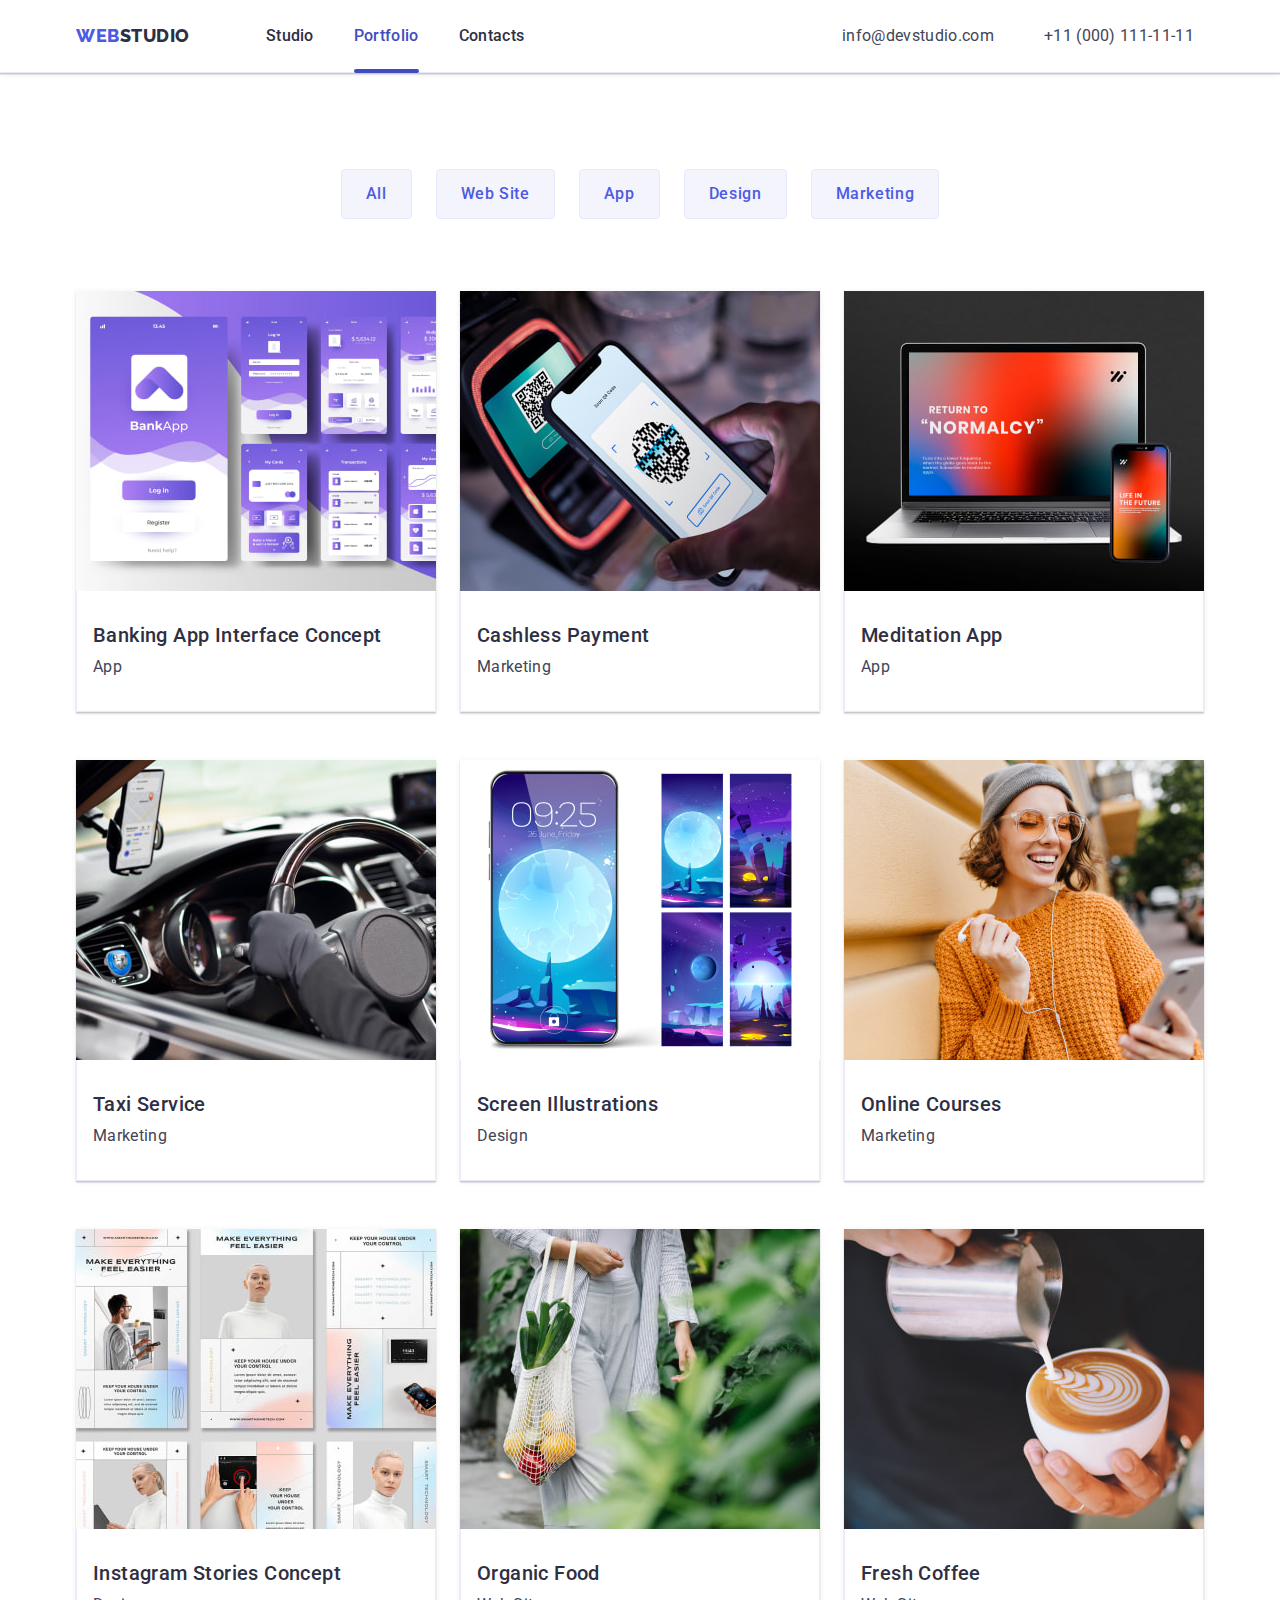
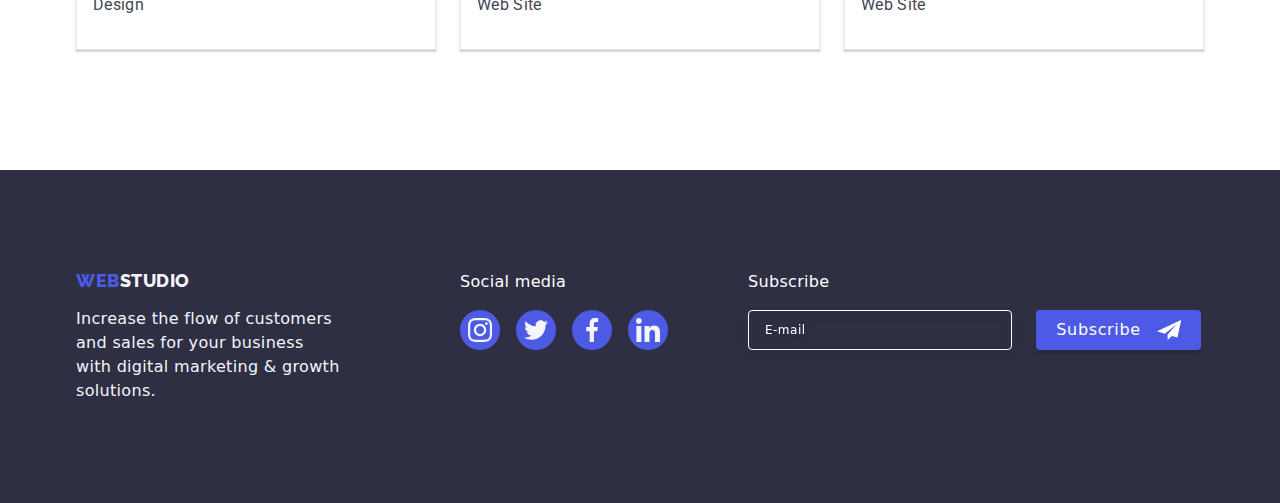
==== commit 32e2f6bb: ".." ====
--- a/portfolio.html
+++ b/portfolio.html
@@ -260,7 +260,7 @@
                                 </svg></a>
                         </li>
                     </ul>
-
+</div>
                   
                     <div class="ftr-form-sect">
                         <p class="ftr-form-title">Subscribe</p>
@@ -274,7 +274,7 @@
                                 </svg>
                             </button>
                         </form>
-                    </div>
+
                 </div>
             </div>
         </footer>
